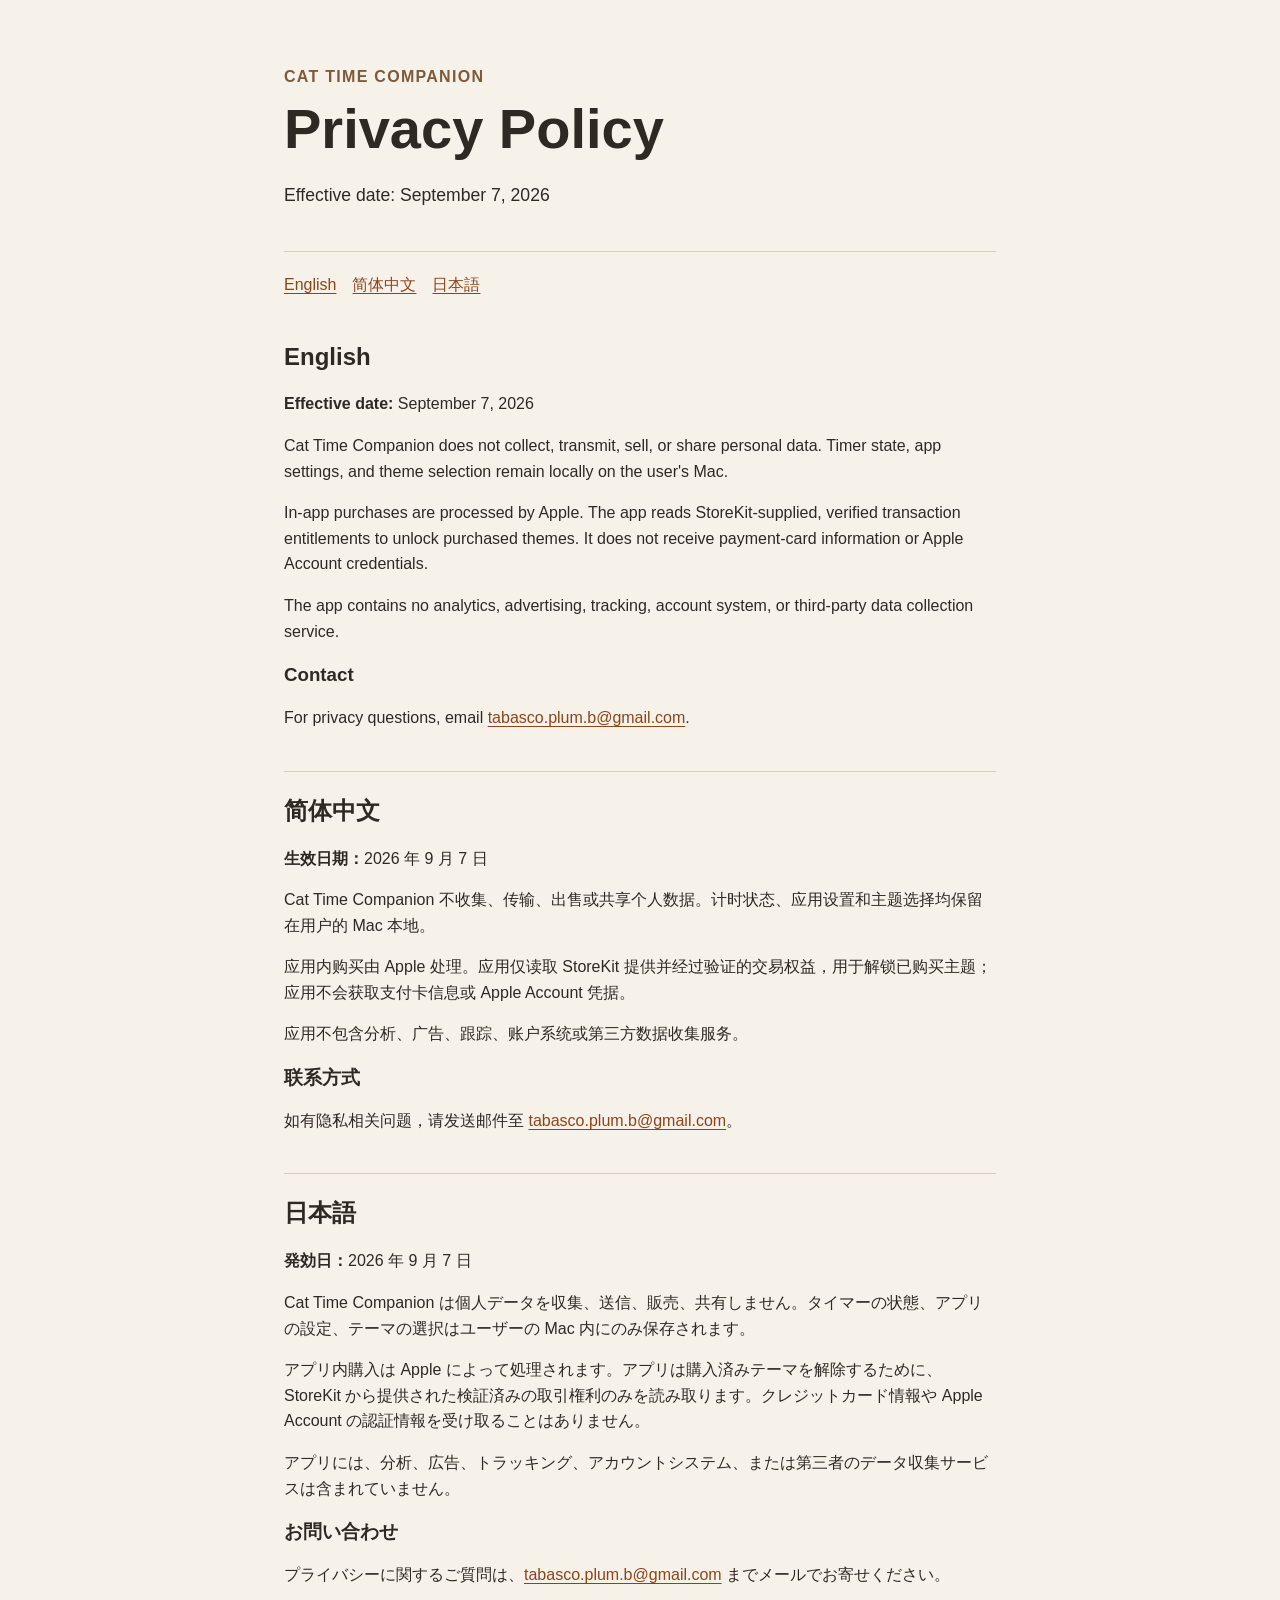
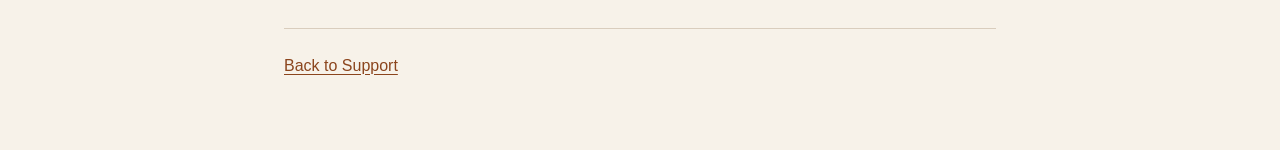
==== public/cat-time-companion/privacy/index.html @ 20693f5f "feat(projects): add Cat Time Companion case study ・Add the localized project entry, App Store prepar" ====
<!doctype html>
<html lang="en">
<head>
  <meta charset="utf-8">
  <meta name="viewport" content="width=device-width, initial-scale=1">
  <meta name="description" content="Privacy policy for Cat Time Companion for macOS.">
  <link rel="canonical" href="https://b-plum.com/cat-time-companion/privacy/">
  <title>Cat Time Companion Privacy Policy</title>
  <link rel="stylesheet" href="../styles.css">
</head>
<body>
  <main>
    <header>
      <p class="eyebrow">Cat Time Companion</p>
      <h1>Privacy Policy</h1>
      <p class="intro">Effective date: September 7, 2026</p>
    </header>

    <nav aria-label="Page languages">
      <a href="#english">English</a>
      <a href="#simplified-chinese" lang="zh-Hans">简体中文</a>
      <a href="#japanese" lang="ja">日本語</a>
    </nav>

    <section id="english" lang="en">
      <h2>English</h2>
      <p><strong>Effective date:</strong> September 7, 2026</p>
      <p>Cat Time Companion does not collect, transmit, sell, or share personal data. Timer state, app settings, and theme selection remain locally on the user's Mac.</p>
      <p>In-app purchases are processed by Apple. The app reads StoreKit-supplied, verified transaction entitlements to unlock purchased themes. It does not receive payment-card information or Apple Account credentials.</p>
      <p>The app contains no analytics, advertising, tracking, account system, or third-party data collection service.</p>
      <h3>Contact</h3>
      <p>For privacy questions, email <a href="mailto:tabasco.plum.b@gmail.com">tabasco.plum.b@gmail.com</a>.</p>
    </section>

    <section id="simplified-chinese" lang="zh-Hans">
      <h2>简体中文</h2>
      <p><strong>生效日期：</strong>2026 年 9 月 7 日</p>
      <p>Cat Time Companion 不收集、传输、出售或共享个人数据。计时状态、应用设置和主题选择均保留在用户的 Mac 本地。</p>
      <p>应用内购买由 Apple 处理。应用仅读取 StoreKit 提供并经过验证的交易权益，用于解锁已购买主题；应用不会获取支付卡信息或 Apple Account 凭据。</p>
      <p>应用不包含分析、广告、跟踪、账户系统或第三方数据收集服务。</p>
      <h3>联系方式</h3>
      <p>如有隐私相关问题，请发送邮件至 <a href="mailto:tabasco.plum.b@gmail.com">tabasco.plum.b@gmail.com</a>。</p>
    </section>

    <section id="japanese" lang="ja">
      <h2>日本語</h2>
      <p><strong>発効日：</strong>2026 年 9 月 7 日</p>
      <p>Cat Time Companion は個人データを収集、送信、販売、共有しません。タイマーの状態、アプリの設定、テーマの選択はユーザーの Mac 内にのみ保存されます。</p>
      <p>アプリ内購入は Apple によって処理されます。アプリは購入済みテーマを解除するために、StoreKit から提供された検証済みの取引権利のみを読み取ります。クレジットカード情報や Apple Account の認証情報を受け取ることはありません。</p>
      <p>アプリには、分析、広告、トラッキング、アカウントシステム、または第三者のデータ収集サービスは含まれていません。</p>
      <h3>お問い合わせ</h3>
      <p>プライバシーに関するご質問は、<a href="mailto:tabasco.plum.b@gmail.com">tabasco.plum.b@gmail.com</a> までメールでお寄せください。</p>
    </section>

    <footer><a href="../support/">Back to Support</a></footer>
  </main>
</body>
</html>
---- public/cat-time-companion/styles.css ----
:root {
  color-scheme: light dark;
  font-family: -apple-system, BlinkMacSystemFont, "Segoe UI", sans-serif;
  line-height: 1.6;
}

body {
  margin: 0;
  color: #2f2924;
  background: #f7f2e9;
}

main {
  box-sizing: border-box;
  width: min(760px, 100%);
  margin: 0 auto;
  padding: 48px 24px;
}

header,
section,
footer {
  padding: 24px 0;
  border-bottom: 1px solid #d9cdbd;
}

header { padding-top: 0; }

.eyebrow {
  margin-bottom: 4px;
  color: #7b5a3d;
  font-weight: 700;
  letter-spacing: 0.08em;
  text-transform: uppercase;
}

h1,
h2,
h3 { line-height: 1.25; }

h1 {
  margin: 0;
  font-size: clamp(2rem, 7vw, 3.5rem);
}

h2 { margin-top: 0; }
.intro { font-size: 1.1rem; }

nav,
footer {
  display: flex;
  flex-wrap: wrap;
  gap: 16px;
}

nav { padding: 20px 0; }

a {
  color: #8b451d;
  text-underline-offset: 3px;
}

footer {
  gap: 10px;
  border: 0;
}

@media (prefers-color-scheme: dark) {
  body {
    color: #f5eee5;
    background: #211c18;
  }

  header,
  section,
  footer { border-color: #514439; }

  .eyebrow,
  a { color: #e7b98f; }
}
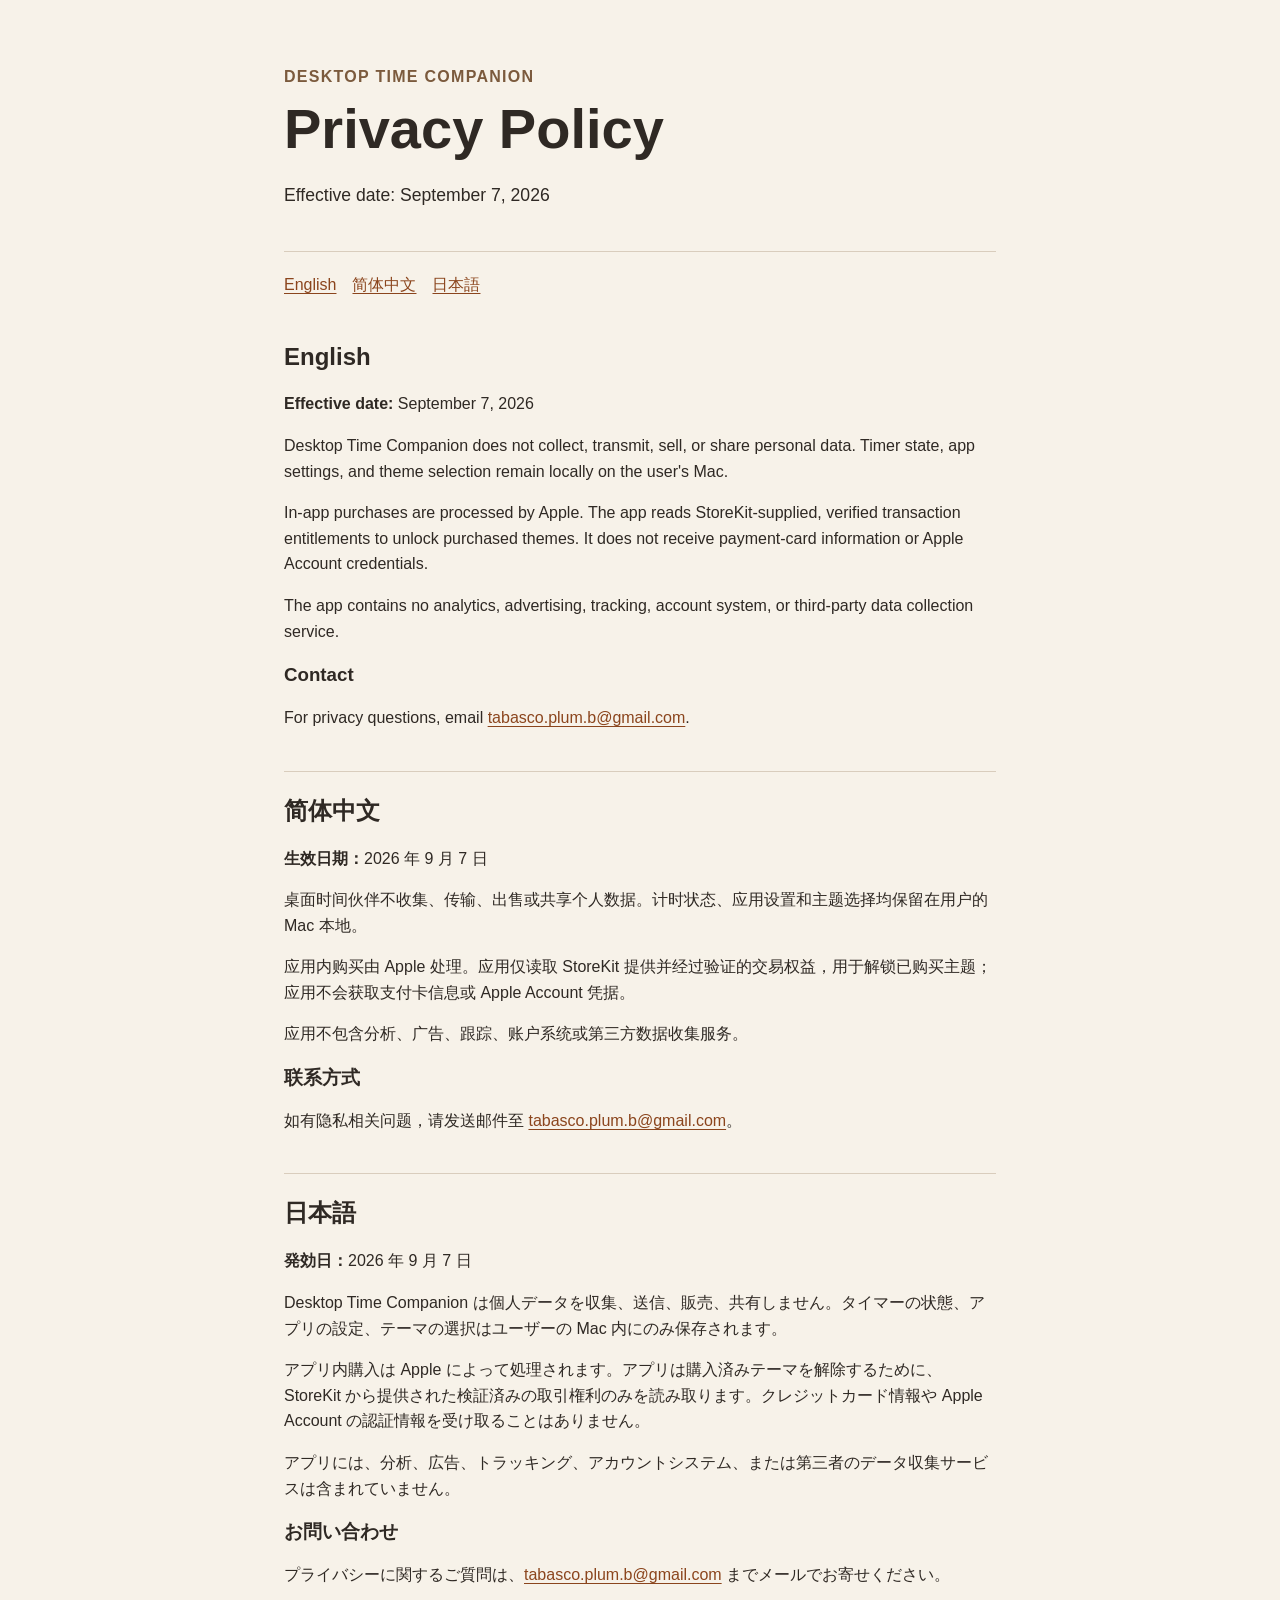
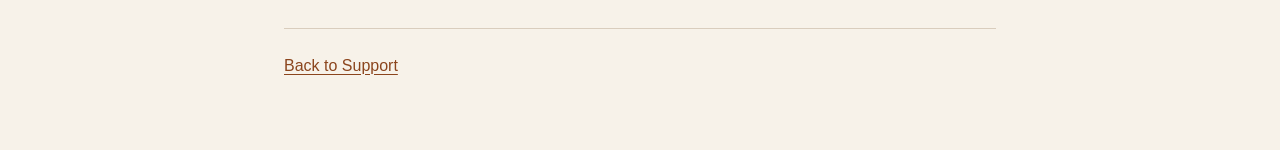
==== commit bf55fccc: "feat(projects): rename Desktop Time Companion ・Align the case study and public release pages with th" ====
--- a/public/cat-time-companion/privacy/index.html
+++ b/public/cat-time-companion/privacy/index.html
@@ -3,15 +3,15 @@
 <head>
   <meta charset="utf-8">
   <meta name="viewport" content="width=device-width, initial-scale=1">
-  <meta name="description" content="Privacy policy for Cat Time Companion for macOS.">
+  <meta name="description" content="Privacy policy for Desktop Time Companion for macOS.">
   <link rel="canonical" href="https://b-plum.com/cat-time-companion/privacy/">
-  <title>Cat Time Companion Privacy Policy</title>
+  <title>Desktop Time Companion Privacy Policy</title>
   <link rel="stylesheet" href="../styles.css">
 </head>
 <body>
   <main>
     <header>
-      <p class="eyebrow">Cat Time Companion</p>
+      <p class="eyebrow">Desktop Time Companion</p>
       <h1>Privacy Policy</h1>
       <p class="intro">Effective date: September 7, 2026</p>
     </header>
@@ -25,7 +25,7 @@
     <section id="english" lang="en">
       <h2>English</h2>
       <p><strong>Effective date:</strong> September 7, 2026</p>
-      <p>Cat Time Companion does not collect, transmit, sell, or share personal data. Timer state, app settings, and theme selection remain locally on the user's Mac.</p>
+      <p>Desktop Time Companion does not collect, transmit, sell, or share personal data. Timer state, app settings, and theme selection remain locally on the user's Mac.</p>
       <p>In-app purchases are processed by Apple. The app reads StoreKit-supplied, verified transaction entitlements to unlock purchased themes. It does not receive payment-card information or Apple Account credentials.</p>
       <p>The app contains no analytics, advertising, tracking, account system, or third-party data collection service.</p>
       <h3>Contact</h3>
@@ -35,7 +35,7 @@
     <section id="simplified-chinese" lang="zh-Hans">
       <h2>简体中文</h2>
       <p><strong>生效日期：</strong>2026 年 9 月 7 日</p>
-      <p>Cat Time Companion 不收集、传输、出售或共享个人数据。计时状态、应用设置和主题选择均保留在用户的 Mac 本地。</p>
+      <p>桌面时间伙伴不收集、传输、出售或共享个人数据。计时状态、应用设置和主题选择均保留在用户的 Mac 本地。</p>
       <p>应用内购买由 Apple 处理。应用仅读取 StoreKit 提供并经过验证的交易权益，用于解锁已购买主题；应用不会获取支付卡信息或 Apple Account 凭据。</p>
       <p>应用不包含分析、广告、跟踪、账户系统或第三方数据收集服务。</p>
       <h3>联系方式</h3>
@@ -45,7 +45,7 @@
     <section id="japanese" lang="ja">
       <h2>日本語</h2>
       <p><strong>発効日：</strong>2026 年 9 月 7 日</p>
-      <p>Cat Time Companion は個人データを収集、送信、販売、共有しません。タイマーの状態、アプリの設定、テーマの選択はユーザーの Mac 内にのみ保存されます。</p>
+      <p>Desktop Time Companion は個人データを収集、送信、販売、共有しません。タイマーの状態、アプリの設定、テーマの選択はユーザーの Mac 内にのみ保存されます。</p>
       <p>アプリ内購入は Apple によって処理されます。アプリは購入済みテーマを解除するために、StoreKit から提供された検証済みの取引権利のみを読み取ります。クレジットカード情報や Apple Account の認証情報を受け取ることはありません。</p>
       <p>アプリには、分析、広告、トラッキング、アカウントシステム、または第三者のデータ収集サービスは含まれていません。</p>
       <h3>お問い合わせ</h3>
